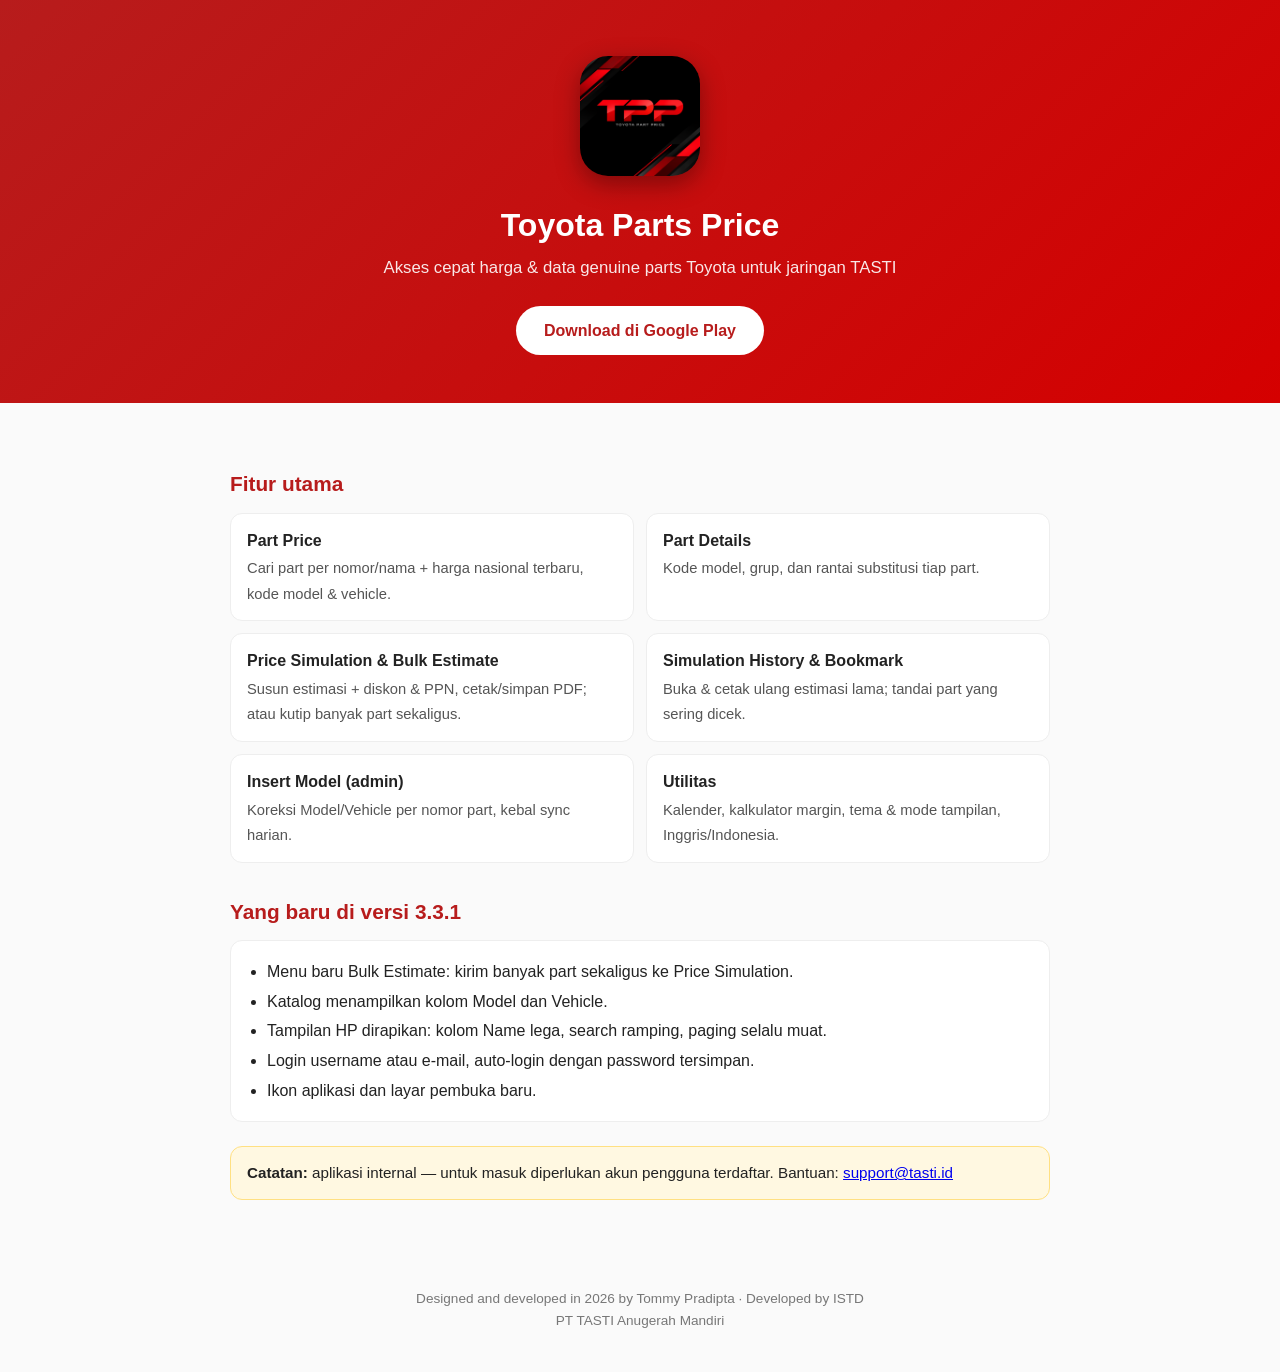
==== toyotapartsprice/index.html @ 16111343 "Pindahkan TPP ke /toyotapartsprice, root jadi hub" ====
<!DOCTYPE html>
<html lang="id">
<head>
<meta charset="UTF-8">
<meta name="viewport" content="width=device-width, initial-scale=1.0">
<title>Toyota Parts Price (TPP) — Aplikasi Internal TASTI</title>
<meta name="description" content="Toyota Parts Price (TPP): akses cepat harga dan data genuine parts Toyota untuk jaringan TASTI. Dikembangkan ISTD, PT TASTI Anugerah Mandiri.">
<style>
  * { box-sizing: border-box; margin: 0; padding: 0; }
  body { font-family: -apple-system, "Segoe UI", Roboto, Arial, sans-serif; background: #fafafa; color: #222; line-height: 1.6; }
  .hero { background: linear-gradient(135deg, #b71c1c, #d50000); color: #fff; text-align: center; padding: 56px 20px 48px; }
  .hero img { width: 120px; height: 120px; border-radius: 28px; box-shadow: 0 8px 24px rgba(0,0,0,.35); }
  .hero h1 { margin: 16px 0 4px; font-size: 2rem; }
  .hero p.tag { opacity: .9; font-size: 1.05rem; }
  .btn { display: inline-block; margin-top: 24px; background: #fff; color: #b71c1c; font-weight: 700; padding: 12px 28px; border-radius: 999px; text-decoration: none; }
  .wrap { max-width: 860px; margin: 0 auto; padding: 32px 20px 64px; }
  h2 { font-size: 1.3rem; margin: 32px 0 12px; color: #b71c1c; }
  ul.feat { list-style: none; display: grid; grid-template-columns: 1fr 1fr; gap: 12px; }
  ul.feat li { background: #fff; border: 1px solid #eee; border-radius: 12px; padding: 14px 16px; }
  ul.feat li b { display: block; margin-bottom: 2px; }
  ul.feat li span { color: #555; font-size: .92rem; }
  ul.log { background: #fff; border: 1px solid #eee; border-radius: 12px; padding: 14px 18px 14px 36px; }
  ul.log li { margin: 4px 0; }
  .note { background: #fff8e1; border: 1px solid #ffe082; border-radius: 12px; padding: 14px 16px; margin-top: 24px; font-size: .95rem; }
  footer { text-align: center; color: #777; font-size: .85rem; padding: 24px 12px 40px; }
  footer a { color: #b71c1c; }
  @media (max-width: 640px) { ul.feat { grid-template-columns: 1fr; } .hero h1 { font-size: 1.5rem; } }
</style>
</head>
<body>
  <div class="hero">
    <img src="icon.png" alt="Logo Toyota Parts Price">
    <h1>Toyota Parts Price</h1>
    <p class="tag">Akses cepat harga &amp; data genuine parts Toyota untuk jaringan TASTI</p>
    <a class="btn" href="https://play.google.com/store/apps/details?id=com.bip.partscatalogue">Download di Google Play</a>
  </div>

  <div class="wrap">
    <h2>Fitur utama</h2>
    <ul class="feat">
      <li><b>Part Price</b><span>Cari part per nomor/nama + harga nasional terbaru, kode model &amp; vehicle.</span></li>
      <li><b>Part Details</b><span>Kode model, grup, dan rantai substitusi tiap part.</span></li>
      <li><b>Price Simulation &amp; Bulk Estimate</b><span>Susun estimasi + diskon &amp; PPN, cetak/simpan PDF; atau kutip banyak part sekaligus.</span></li>
      <li><b>Simulation History &amp; Bookmark</b><span>Buka &amp; cetak ulang estimasi lama; tandai part yang sering dicek.</span></li>
      <li><b>Insert Model (admin)</b><span>Koreksi Model/Vehicle per nomor part, kebal sync harian.</span></li>
      <li><b>Utilitas</b><span>Kalender, kalkulator margin, tema &amp; mode tampilan, Inggris/Indonesia.</span></li>
    </ul>

    <h2>Yang baru di versi 3.3.1</h2>
    <ul class="log">
      <li>Menu baru Bulk Estimate: kirim banyak part sekaligus ke Price Simulation.</li>
      <li>Katalog menampilkan kolom Model dan Vehicle.</li>
      <li>Tampilan HP dirapikan: kolom Name lega, search ramping, paging selalu muat.</li>
      <li>Login username atau e-mail, auto-login dengan password tersimpan.</li>
      <li>Ikon aplikasi dan layar pembuka baru.</li>
    </ul>

    <div class="note">
      <b>Catatan:</b> aplikasi internal — untuk masuk diperlukan akun pengguna terdaftar.
      Bantuan: <a href="mailto:support@tasti.id">support@tasti.id</a>
    </div>
  </div>

  <footer>
    Designed and developed in 2026 by Tommy Pradipta · Developed by ISTD<br>
    PT TASTI Anugerah Mandiri
  </footer>
</body>
</html>
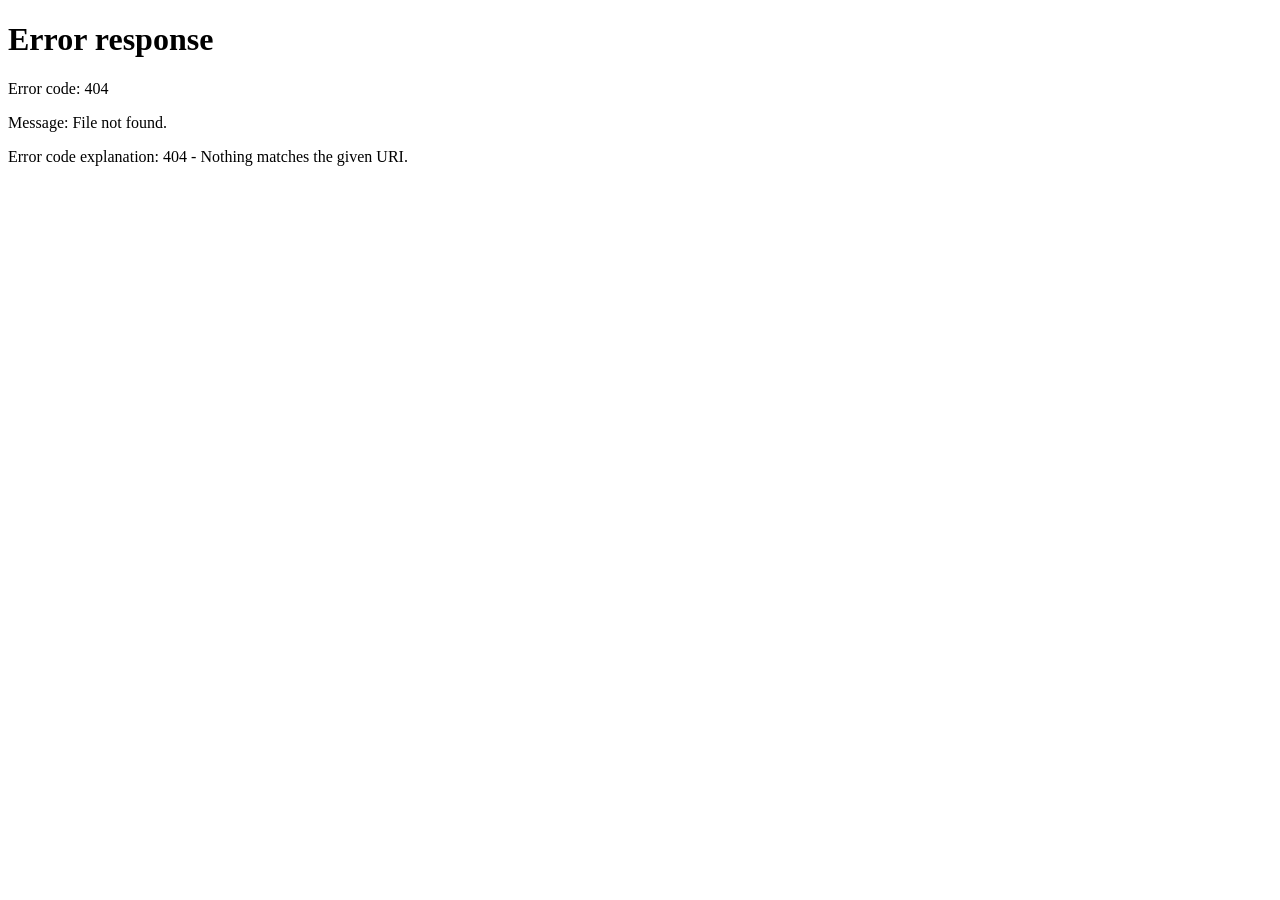
==== commit 413befef: "TPP canonical di app-download, /toyotapartsprice jadi redirect; hub menautkan ke sana" ====
--- a/toyotapartsprice/index.html
+++ b/toyotapartsprice/index.html
@@ -2,68 +2,11 @@
 <html lang="id">
 <head>
 <meta charset="UTF-8">
-<meta name="viewport" content="width=device-width, initial-scale=1.0">
-<title>Toyota Parts Price (TPP) — Aplikasi Internal TASTI</title>
-<meta name="description" content="Toyota Parts Price (TPP): akses cepat harga dan data genuine parts Toyota untuk jaringan TASTI. Dikembangkan ISTD, PT TASTI Anugerah Mandiri.">
-<style>
-  * { box-sizing: border-box; margin: 0; padding: 0; }
-  body { font-family: -apple-system, "Segoe UI", Roboto, Arial, sans-serif; background: #fafafa; color: #222; line-height: 1.6; }
-  .hero { background: linear-gradient(135deg, #b71c1c, #d50000); color: #fff; text-align: center; padding: 56px 20px 48px; }
-  .hero img { width: 120px; height: 120px; border-radius: 28px; box-shadow: 0 8px 24px rgba(0,0,0,.35); }
-  .hero h1 { margin: 16px 0 4px; font-size: 2rem; }
-  .hero p.tag { opacity: .9; font-size: 1.05rem; }
-  .btn { display: inline-block; margin-top: 24px; background: #fff; color: #b71c1c; font-weight: 700; padding: 12px 28px; border-radius: 999px; text-decoration: none; }
-  .wrap { max-width: 860px; margin: 0 auto; padding: 32px 20px 64px; }
-  h2 { font-size: 1.3rem; margin: 32px 0 12px; color: #b71c1c; }
-  ul.feat { list-style: none; display: grid; grid-template-columns: 1fr 1fr; gap: 12px; }
-  ul.feat li { background: #fff; border: 1px solid #eee; border-radius: 12px; padding: 14px 16px; }
-  ul.feat li b { display: block; margin-bottom: 2px; }
-  ul.feat li span { color: #555; font-size: .92rem; }
-  ul.log { background: #fff; border: 1px solid #eee; border-radius: 12px; padding: 14px 18px 14px 36px; }
-  ul.log li { margin: 4px 0; }
-  .note { background: #fff8e1; border: 1px solid #ffe082; border-radius: 12px; padding: 14px 16px; margin-top: 24px; font-size: .95rem; }
-  footer { text-align: center; color: #777; font-size: .85rem; padding: 24px 12px 40px; }
-  footer a { color: #b71c1c; }
-  @media (max-width: 640px) { ul.feat { grid-template-columns: 1fr; } .hero h1 { font-size: 1.5rem; } }
-</style>
+<meta http-equiv="refresh" content="0; url=../app-download/app.html?slug=toyotapartsprice">
+<link rel="canonical" href="https://rainkidz.github.io/app-download/app.html?slug=toyotapartsprice">
+<title>Toyota Parts Price — pindah</title>
 </head>
 <body>
-  <div class="hero">
-    <img src="icon.png" alt="Logo Toyota Parts Price">
-    <h1>Toyota Parts Price</h1>
-    <p class="tag">Akses cepat harga &amp; data genuine parts Toyota untuk jaringan TASTI</p>
-    <a class="btn" href="https://play.google.com/store/apps/details?id=com.bip.partscatalogue">Download di Google Play</a>
-  </div>
-
-  <div class="wrap">
-    <h2>Fitur utama</h2>
-    <ul class="feat">
-      <li><b>Part Price</b><span>Cari part per nomor/nama + harga nasional terbaru, kode model &amp; vehicle.</span></li>
-      <li><b>Part Details</b><span>Kode model, grup, dan rantai substitusi tiap part.</span></li>
-      <li><b>Price Simulation &amp; Bulk Estimate</b><span>Susun estimasi + diskon &amp; PPN, cetak/simpan PDF; atau kutip banyak part sekaligus.</span></li>
-      <li><b>Simulation History &amp; Bookmark</b><span>Buka &amp; cetak ulang estimasi lama; tandai part yang sering dicek.</span></li>
-      <li><b>Insert Model (admin)</b><span>Koreksi Model/Vehicle per nomor part, kebal sync harian.</span></li>
-      <li><b>Utilitas</b><span>Kalender, kalkulator margin, tema &amp; mode tampilan, Inggris/Indonesia.</span></li>
-    </ul>
-
-    <h2>Yang baru di versi 3.3.1</h2>
-    <ul class="log">
-      <li>Menu baru Bulk Estimate: kirim banyak part sekaligus ke Price Simulation.</li>
-      <li>Katalog menampilkan kolom Model dan Vehicle.</li>
-      <li>Tampilan HP dirapikan: kolom Name lega, search ramping, paging selalu muat.</li>
-      <li>Login username atau e-mail, auto-login dengan password tersimpan.</li>
-      <li>Ikon aplikasi dan layar pembuka baru.</li>
-    </ul>
-
-    <div class="note">
-      <b>Catatan:</b> aplikasi internal — untuk masuk diperlukan akun pengguna terdaftar.
-      Bantuan: <a href="mailto:support@tasti.id">support@tasti.id</a>
-    </div>
-  </div>
-
-  <footer>
-    Designed and developed in 2026 by Tommy Pradipta · Developed by ISTD<br>
-    PT TASTI Anugerah Mandiri
-  </footer>
+<p>Halaman pindah ke <a href="../app-download/app.html?slug=toyotapartsprice">Toyota Parts Price</a>.</p>
 </body>
 </html>
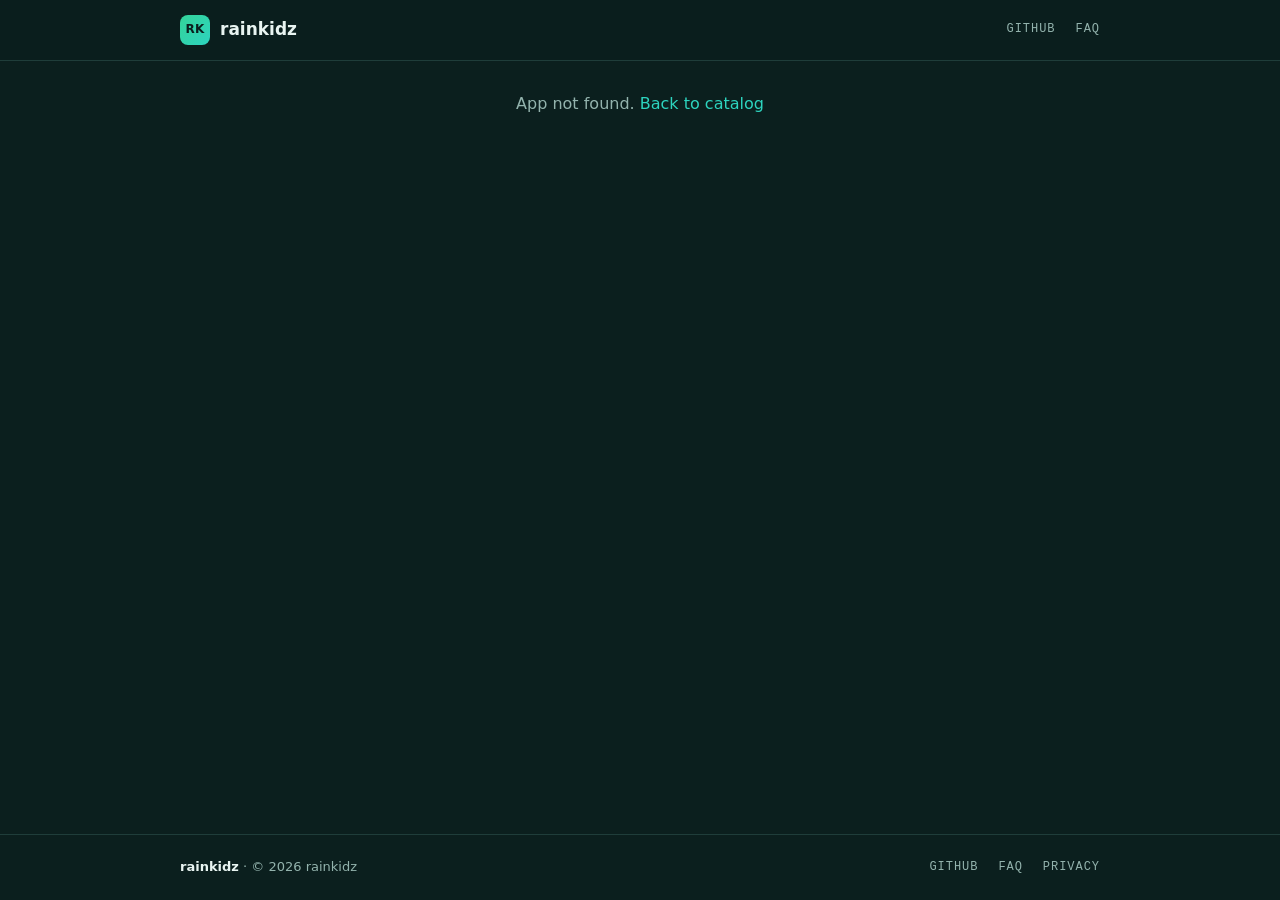
==== commit f917bec4: "feat: Rainforest redesign — catalog landing, app detail, FAQ, privacy, 404" ====
--- a/toyotapartsprice/index.html
+++ b/toyotapartsprice/index.html
@@ -1,12 +1,13 @@
 <!DOCTYPE html>
-<html lang="id">
+<html lang="en">
 <head>
 <meta charset="UTF-8">
-<meta http-equiv="refresh" content="0; url=../app-download/app.html?slug=toyotapartsprice">
-<link rel="canonical" href="https://rainkidz.github.io/app-download/app.html?slug=toyotapartsprice">
-<title>Toyota Parts Price — pindah</title>
+<meta http-equiv="refresh" content="0; url=/app.html?slug=toyotapartsprice">
+<link rel="canonical" href="https://rainstudio.is-a.dev/app.html?slug=toyotapartsprice">
+<title>Toyota Parts Price — moved</title>
 </head>
 <body>
-<p>Halaman pindah ke <a href="../app-download/app.html?slug=toyotapartsprice">Toyota Parts Price</a>.</p>
+<p>This page has moved to <a href="/app.html?slug=toyotapartsprice">Toyota Parts Price on Rainstudio</a>.</p>
+<script>location.replace("/app.html?slug=toyotapartsprice");</script>
 </body>
 </html>
